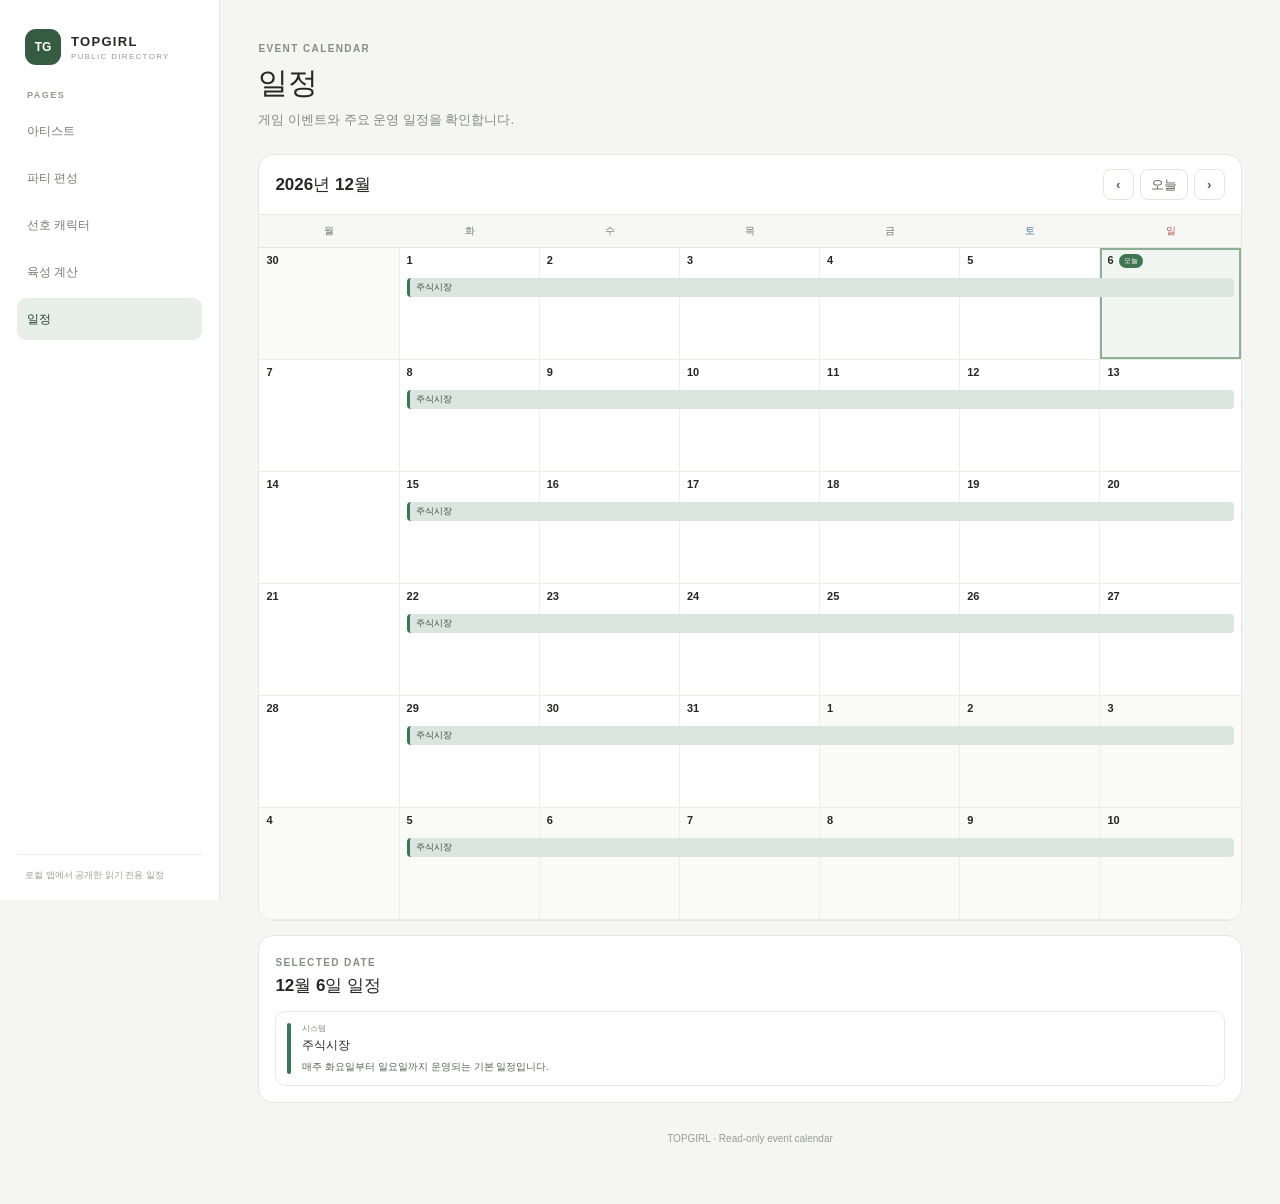
==== calendar.html @ cf44fccf "Publish read-only event calendar" ====
<!doctype html><html lang="ko"><head><meta charset="utf-8"><meta name="viewport" content="width=device-width,initial-scale=1"><meta name="theme-color" content="#f5f5f1"><title>일정 | TOPGIRL</title><link rel="stylesheet" href="./navigation.css"><link rel="stylesheet" href="./calendar.css"></head><body><div class="pages-layout"><aside class="pages-sidebar"><a class="pages-brand" href="./"><span class="pages-brand-mark">TG</span><span><b>TOPGIRL</b><small>PUBLIC DIRECTORY</small></span></a><div class="pages-nav-label">PAGES</div><nav class="pages-nav" aria-label="페이지"><a href="./">아티스트</a><a href="./party-result.html">파티 편성</a><a href="./favorites.html">선호 캐릭터</a><a href="./level-plan.html">육성 계산</a><a class="active" href="./calendar.html" aria-current="page">일정</a></nav><div class="pages-sidebar-note">로컬 앱에서 공개한 읽기 전용 일정</div></aside><main class="calendar-shell"><header><span class="eyebrow">EVENT CALENDAR</span><h1>일정</h1><p>게임 이벤트와 주요 운영 일정을 확인합니다.</p></header><section class="calendar-panel"><div class="toolbar"><h2 id="month-title"></h2><div><button id="previous" aria-label="이전 달">‹</button><button id="today">오늘</button><button id="next" aria-label="다음 달">›</button></div></div><div class="weekdays"><span>월</span><span>화</span><span>수</span><span>목</span><span>금</span><span>토</span><span>일</span></div><div id="calendar" class="calendar"></div></section><section class="agenda"><span class="eyebrow">SELECTED DATE</span><h2 id="selected-title"></h2><div id="agenda-list"></div></section><footer>TOPGIRL · Read-only event calendar</footer></main></div><script src="./calendar.js" defer></script></body></html>
---- navigation.css ----
.pages-layout{display:grid;grid-template-columns:220px minmax(0,1fr);min-height:100vh;max-width:1680px;margin:0 auto}.pages-sidebar{position:sticky;top:0;height:100vh;padding:29px 17px 18px;background:#fff;border-right:1px solid #e5e6df;display:flex;flex-direction:column;z-index:30}.pages-brand{display:flex;align-items:center;gap:10px;padding:0 8px 25px;color:#252824;text-decoration:none}.pages-brand-mark{display:grid;place-items:center;width:36px;height:36px;border-radius:11px;background:#355c41;color:white;font-weight:800;font-size:12px}.pages-brand b,.pages-brand small{display:block}.pages-brand b{font-size:13px;letter-spacing:1.3px}.pages-brand small{margin-top:3px;color:#989b93;font-size:8px;letter-spacing:1.3px}.pages-nav-label{padding:0 10px 10px;color:#969991;font-size:9px;font-weight:700;letter-spacing:1.5px}.pages-nav{display:grid;gap:5px}.pages-nav a{display:flex;align-items:center;gap:10px;min-height:42px;padding:0 10px;border-radius:9px;color:#777c75;text-decoration:none;font-size:12px}.pages-nav a:hover{background:#f5f6f2;color:#252824}.pages-nav a.active{background:#e8eee9;color:#293f37;font-weight:700}.pages-nav-icon{display:grid;place-items:center;width:21px;font-size:15px}.pages-sidebar-note{margin-top:auto;padding:14px 8px 0;border-top:1px solid #ecece8;color:#9a9d96;font-size:9px;line-height:1.5}.pages-layout>.shell{min-width:0;width:100%;max-width:none;margin:0;padding-left:clamp(18px,3vw,42px);padding-right:clamp(18px,3vw,42px)}
@media(max-width:850px){.pages-layout{display:block}.pages-sidebar{height:auto;min-height:58px;padding:8px 12px;border-right:0;border-bottom:1px solid #e5e6df;flex-direction:row;align-items:center;gap:12px}.pages-brand{padding:0;flex:none}.pages-brand small,.pages-nav-label,.pages-sidebar-note{display:none}.pages-nav{display:flex;align-items:center;gap:4px;min-width:0;overflow-x:auto}.pages-nav a{min-height:40px;padding:0 9px;gap:6px;white-space:nowrap;font-size:10px}.pages-nav-icon{width:17px;font-size:13px}}
@media(max-width:580px){.pages-sidebar{gap:8px;padding:7px 9px}.pages-brand-mark{width:32px;height:32px}.pages-brand b{font-size:11px}.pages-nav a{padding:0 7px;gap:4px;font-size:9px}.pages-nav-icon{display:none}.pages-layout>.shell{padding-left:15px;padding-right:15px}}
.pages-nav-icon svg{display:block;width:17px;height:17px;fill:none;stroke:currentColor;stroke-width:1.8;stroke-linecap:round;stroke-linejoin:round}.pages-nav-icon{flex:none}
---- calendar.css ----
:root{font-family:Arial,"Malgun Gothic",sans-serif;color:#252824;background:#f5f5f1;font-synthesis:none}*{box-sizing:border-box}body{margin:0}.calendar-shell{min-width:0;padding:38px clamp(18px,3vw,42px) 60px}.calendar-shell header{margin-bottom:25px}.eyebrow{color:#829082;font-size:10px;font-weight:800;letter-spacing:.14em}h1{margin:7px 0;font-size:30px}.calendar-shell header p{margin:0;color:#858b83;font-size:13px}.calendar-panel,.agenda{overflow:hidden;border:1px solid #e5e6df;border-radius:15px;background:#fff}.toolbar{display:flex;align-items:center;justify-content:space-between;padding:14px 16px;border-bottom:1px solid #e5e6df}.toolbar h2{margin:0;font-size:17px}.toolbar>div{display:flex;gap:6px}.toolbar button{height:31px;min-width:31px;padding:0 10px;border:1px solid #e2e5df;border-radius:8px;background:#fff;color:#596159;font-weight:700}.weekdays,.week{display:grid;grid-template-columns:repeat(7,minmax(0,1fr))}.weekdays{border-bottom:1px solid #e5e6df;background:#f7f8f5}.weekdays span{padding:9px;text-align:center;color:#737971;font-size:10px;font-weight:800}.weekdays span:nth-child(6){color:#4776a9}.weekdays span:nth-child(7){color:#b15d58}.week{position:relative}.day{position:relative;display:block;min-height:max(112px,calc(39px + var(--lanes) * 22px));padding:6px 7px 7px;border:0;border-right:1px solid #eceee9;border-bottom:1px solid #eceee9;background:#fff;color:#252824;text-align:left}.day:nth-child(7){border-right:0}.day.outside{background:#fafaf8;color:#b7bab4}.day.selected{background:#f2f6f2;box-shadow:inset 0 0 0 2px #8caf95}.dates,.bars{position:absolute;inset:0;pointer-events:none}.dates{z-index:3}.date{position:absolute;top:6px;left:calc(var(--column) * 100% / 7 + 7px);display:flex;align-items:flex-start;gap:5px;height:16px;min-height:0;font-size:11px;font-weight:800}.date em{padding:2px 5px;border-radius:8px;background:#3f7550;color:#fff;font-size:7px;font-style:normal}.bars{z-index:2}.bar{position:absolute;top:calc(30px + var(--lane) * 22px);left:calc(var(--column) * 100% / 7 + 7px);width:calc(var(--span) * 100% / 7 - 14px);height:19px;overflow:hidden;padding:4px 6px;border-left:3px solid var(--color);border-radius:4px;background:color-mix(in srgb,var(--color) 18%,white);color:#3f493f;font-size:9px;font-weight:700;line-height:11px;text-overflow:ellipsis;white-space:nowrap}.agenda{margin-top:14px;padding:16px}.agenda h2{margin:4px 0 14px;font-size:17px}.agenda-list{display:grid;gap:8px}.agenda-item{display:grid;grid-template-columns:4px minmax(0,1fr);gap:11px;padding:11px;border:1px solid #e7e9e4;border-radius:10px}.agenda-item>i{border-radius:4px}.agenda-item div{display:grid;gap:3px}.agenda-item span{color:#858b83;font-size:8px;font-weight:800}.agenda-item b{font-size:12px}.agenda-item small{color:#717871;font-size:9px}.agenda-item p{margin:3px 0 0;color:#596159;font-size:10px;white-space:pre-wrap}.empty{padding:20px;color:#858b83;text-align:center;font-size:11px}footer{margin-top:30px;color:#999d96;text-align:center;font-size:10px}@media(max-width:700px){.calendar-shell{padding:25px 13px 45px}.day{min-height:max(78px,calc(33px + var(--lanes) * 12px));padding:4px}.date{top:4px;left:calc(var(--column) * 100% / 7 + 4px);font-size:9px}.date em{display:none}.bar{top:calc(26px + var(--lane) * 12px);left:calc(var(--column) * 100% / 7 + 4px);width:calc(var(--span) * 100% / 7 - 8px);height:8px;padding:0;border-left:0;background:var(--color);color:transparent}.toolbar{padding:11px}.toolbar h2{font-size:14px}.weekdays span{padding:7px 2px}.agenda{padding:12px}}
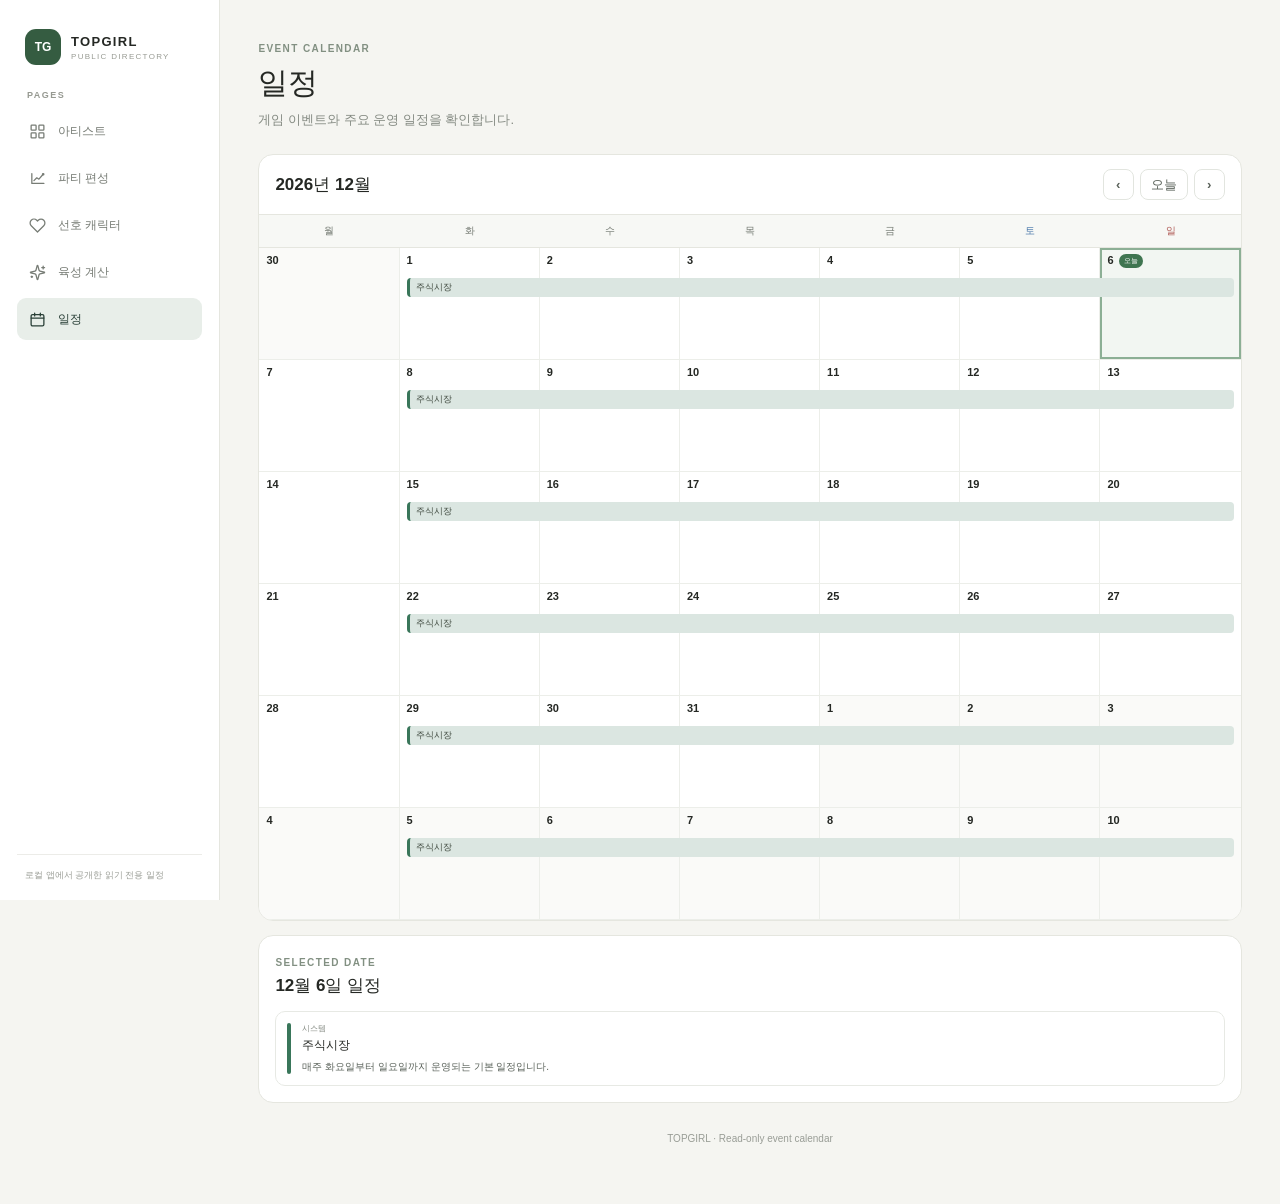
==== commit 666b1a65: "Align calendar navigation icons" ====
--- a/calendar.html
+++ b/calendar.html
@@ -1 +1 @@
-<!doctype html><html lang="ko"><head><meta charset="utf-8"><meta name="viewport" content="width=device-width,initial-scale=1"><meta name="theme-color" content="#f5f5f1"><title>일정 | TOPGIRL</title><link rel="stylesheet" href="./navigation.css"><link rel="stylesheet" href="./calendar.css"></head><body><div class="pages-layout"><aside class="pages-sidebar"><a class="pages-brand" href="./"><span class="pages-brand-mark">TG</span><span><b>TOPGIRL</b><small>PUBLIC DIRECTORY</small></span></a><div class="pages-nav-label">PAGES</div><nav class="pages-nav" aria-label="페이지"><a href="./">아티스트</a><a href="./party-result.html">파티 편성</a><a href="./favorites.html">선호 캐릭터</a><a href="./level-plan.html">육성 계산</a><a class="active" href="./calendar.html" aria-current="page">일정</a></nav><div class="pages-sidebar-note">로컬 앱에서 공개한 읽기 전용 일정</div></aside><main class="calendar-shell"><header><span class="eyebrow">EVENT CALENDAR</span><h1>일정</h1><p>게임 이벤트와 주요 운영 일정을 확인합니다.</p></header><section class="calendar-panel"><div class="toolbar"><h2 id="month-title"></h2><div><button id="previous" aria-label="이전 달">‹</button><button id="today">오늘</button><button id="next" aria-label="다음 달">›</button></div></div><div class="weekdays"><span>월</span><span>화</span><span>수</span><span>목</span><span>금</span><span>토</span><span>일</span></div><div id="calendar" class="calendar"></div></section><section class="agenda"><span class="eyebrow">SELECTED DATE</span><h2 id="selected-title"></h2><div id="agenda-list"></div></section><footer>TOPGIRL · Read-only event calendar</footer></main></div><script src="./calendar.js" defer></script></body></html>
+<!doctype html><html lang="ko"><head><meta charset="utf-8"><meta name="viewport" content="width=device-width,initial-scale=1"><meta name="theme-color" content="#f5f5f1"><title>일정 | TOPGIRL</title><link rel="stylesheet" href="./navigation.css"><link rel="stylesheet" href="./calendar.css"></head><body><div class="pages-layout"><aside class="pages-sidebar"><a class="pages-brand" href="./"><span class="pages-brand-mark">TG</span><span><b>TOPGIRL</b><small>PUBLIC DIRECTORY</small></span></a><div class="pages-nav-label">PAGES</div><nav class="pages-nav" aria-label="페이지"><a href="./"><span class="pages-nav-icon"><svg viewBox="0 0 24 24"><rect x="3" y="3" width="7" height="7" rx="1"/><rect x="14" y="3" width="7" height="7" rx="1"/><rect x="3" y="14" width="7" height="7" rx="1"/><rect x="14" y="14" width="7" height="7" rx="1"/></svg></span>아티스트</a><a href="./party-result.html"><span class="pages-nav-icon"><svg viewBox="0 0 24 24"><path d="M4 19V5M4 19h17M7 15l4-4 3 2 6-7"/><circle cx="20" cy="6" r="1"/></svg></span>파티 편성</a><a href="./favorites.html"><span class="pages-nav-icon"><svg viewBox="0 0 24 24"><path d="M20.84 4.61a5.5 5.5 0 0 0-7.78 0L12 5.67l-1.06-1.06a5.5 5.5 0 0 0-7.78 7.78l1.06 1.06L12 21.23l7.78-7.78 1.06-1.06a5.5 5.5 0 0 0 0-7.78z"/></svg></span>선호 캐릭터</a><a href="./level-plan.html"><span class="pages-nav-icon"><svg viewBox="0 0 24 24"><path d="M9.937 15.5A2 2 0 0 0 8.5 14.063l-6.135-1.582a.5.5 0 0 1 0-.962L8.5 9.936A2 2 0 0 0 9.937 8.5l1.582-6.135a.5.5 0 0 1 .963 0L14.063 8.5A2 2 0 0 0 15.5 9.937l6.135 1.581a.5.5 0 0 1 0 .964L15.5 14.063a2 2 0 0 0-1.437 1.437l-1.582 6.135a.5.5 0 0 1-.963 0zM20 3v4M22 5h-4M4 17v2M5 18H3"/></svg></span>육성 계산</a><a class="active" href="./calendar.html" aria-current="page"><span class="pages-nav-icon"><svg viewBox="0 0 24 24"><rect x="3" y="5" width="18" height="16" rx="2"/><path d="M16 3v4M8 3v4M3 10h18"/></svg></span>일정</a></nav><div class="pages-sidebar-note">로컬 앱에서 공개한 읽기 전용 일정</div></aside><main class="calendar-shell"><header><span class="eyebrow">EVENT CALENDAR</span><h1>일정</h1><p>게임 이벤트와 주요 운영 일정을 확인합니다.</p></header><section class="calendar-panel"><div class="toolbar"><h2 id="month-title"></h2><div><button id="previous" aria-label="이전 달">‹</button><button id="today">오늘</button><button id="next" aria-label="다음 달">›</button></div></div><div class="weekdays"><span>월</span><span>화</span><span>수</span><span>목</span><span>금</span><span>토</span><span>일</span></div><div id="calendar" class="calendar"></div></section><section class="agenda"><span class="eyebrow">SELECTED DATE</span><h2 id="selected-title"></h2><div id="agenda-list"></div></section><footer>TOPGIRL · Read-only event calendar</footer></main></div><script src="./calendar.js" defer></script></body></html>
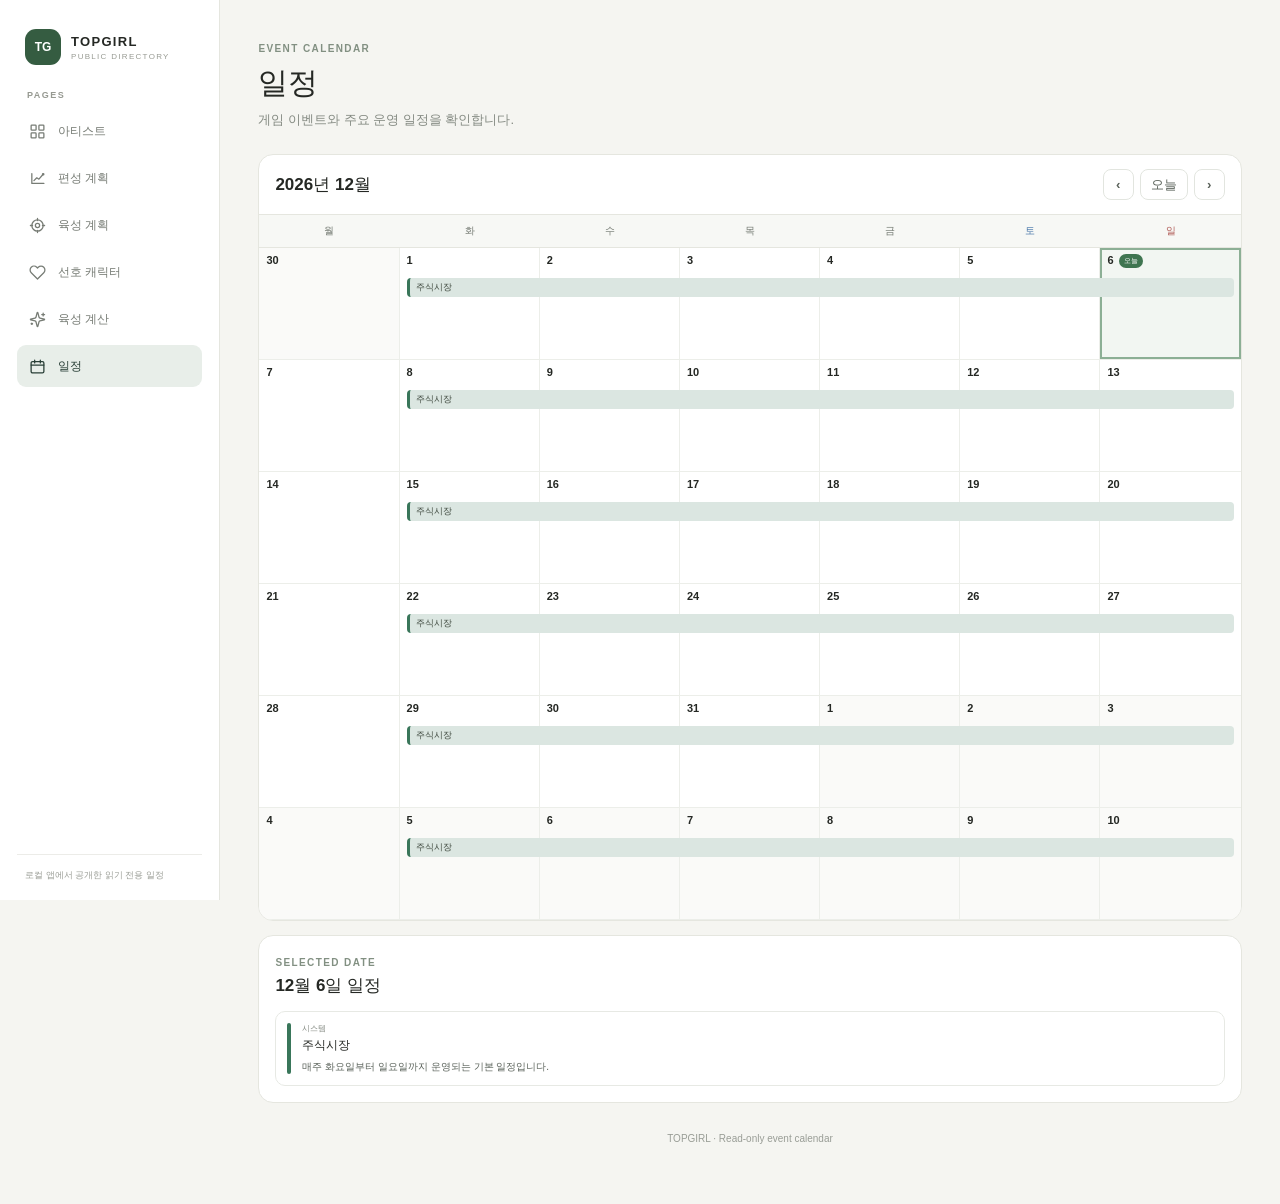
==== commit 550ca702: "Unify navigation across public pages" ====
--- a/calendar.html
+++ b/calendar.html
@@ -1 +1 @@
-<!doctype html><html lang="ko"><head><meta charset="utf-8"><meta name="viewport" content="width=device-width,initial-scale=1"><meta name="theme-color" content="#f5f5f1"><title>일정 | TOPGIRL</title><link rel="stylesheet" href="./navigation.css"><link rel="stylesheet" href="./calendar.css"></head><body><div class="pages-layout"><aside class="pages-sidebar"><a class="pages-brand" href="./"><span class="pages-brand-mark">TG</span><span><b>TOPGIRL</b><small>PUBLIC DIRECTORY</small></span></a><div class="pages-nav-label">PAGES</div><nav class="pages-nav" aria-label="페이지"><a href="./"><span class="pages-nav-icon"><svg viewBox="0 0 24 24"><rect x="3" y="3" width="7" height="7" rx="1"/><rect x="14" y="3" width="7" height="7" rx="1"/><rect x="3" y="14" width="7" height="7" rx="1"/><rect x="14" y="14" width="7" height="7" rx="1"/></svg></span>아티스트</a><a href="./party-result.html"><span class="pages-nav-icon"><svg viewBox="0 0 24 24"><path d="M4 19V5M4 19h17M7 15l4-4 3 2 6-7"/><circle cx="20" cy="6" r="1"/></svg></span>파티 편성</a><a href="./favorites.html"><span class="pages-nav-icon"><svg viewBox="0 0 24 24"><path d="M20.84 4.61a5.5 5.5 0 0 0-7.78 0L12 5.67l-1.06-1.06a5.5 5.5 0 0 0-7.78 7.78l1.06 1.06L12 21.23l7.78-7.78 1.06-1.06a5.5 5.5 0 0 0 0-7.78z"/></svg></span>선호 캐릭터</a><a href="./level-plan.html"><span class="pages-nav-icon"><svg viewBox="0 0 24 24"><path d="M9.937 15.5A2 2 0 0 0 8.5 14.063l-6.135-1.582a.5.5 0 0 1 0-.962L8.5 9.936A2 2 0 0 0 9.937 8.5l1.582-6.135a.5.5 0 0 1 .963 0L14.063 8.5A2 2 0 0 0 15.5 9.937l6.135 1.581a.5.5 0 0 1 0 .964L15.5 14.063a2 2 0 0 0-1.437 1.437l-1.582 6.135a.5.5 0 0 1-.963 0zM20 3v4M22 5h-4M4 17v2M5 18H3"/></svg></span>육성 계산</a><a class="active" href="./calendar.html" aria-current="page"><span class="pages-nav-icon"><svg viewBox="0 0 24 24"><rect x="3" y="5" width="18" height="16" rx="2"/><path d="M16 3v4M8 3v4M3 10h18"/></svg></span>일정</a></nav><div class="pages-sidebar-note">로컬 앱에서 공개한 읽기 전용 일정</div></aside><main class="calendar-shell"><header><span class="eyebrow">EVENT CALENDAR</span><h1>일정</h1><p>게임 이벤트와 주요 운영 일정을 확인합니다.</p></header><section class="calendar-panel"><div class="toolbar"><h2 id="month-title"></h2><div><button id="previous" aria-label="이전 달">‹</button><button id="today">오늘</button><button id="next" aria-label="다음 달">›</button></div></div><div class="weekdays"><span>월</span><span>화</span><span>수</span><span>목</span><span>금</span><span>토</span><span>일</span></div><div id="calendar" class="calendar"></div></section><section class="agenda"><span class="eyebrow">SELECTED DATE</span><h2 id="selected-title"></h2><div id="agenda-list"></div></section><footer>TOPGIRL · Read-only event calendar</footer></main></div><script src="./calendar.js" defer></script></body></html>
+<!doctype html><html lang="ko"><head><meta charset="utf-8"><meta name="viewport" content="width=device-width,initial-scale=1"><meta name="theme-color" content="#f5f5f1"><title>일정 | TOPGIRL</title><link rel="stylesheet" href="./navigation.css"><link rel="stylesheet" href="./calendar.css"></head><body><div class="pages-layout"><aside class="pages-sidebar"><a class="pages-brand" href="./"><span class="pages-brand-mark">TG</span><span><b>TOPGIRL</b><small>PUBLIC DIRECTORY</small></span></a><div class="pages-nav-label">PAGES</div><nav class="pages-nav" aria-label="페이지"><a href="./"><span class="pages-nav-icon"><svg viewBox="0 0 24 24"><rect x="3" y="3" width="7" height="7" rx="1"/><rect x="14" y="3" width="7" height="7" rx="1"/><rect x="3" y="14" width="7" height="7" rx="1"/><rect x="14" y="14" width="7" height="7" rx="1"/></svg></span>아티스트</a><a href="./party-result.html"><span class="pages-nav-icon"><svg viewBox="0 0 24 24"><path d="M4 19V5M4 19h17M7 15l4-4 3 2 6-7"/><circle cx="20" cy="6" r="1"/></svg></span>편성 계획</a><a href="./growth-plan.html"><span class="pages-nav-icon"><svg viewBox="0 0 24 24"><circle cx="12" cy="12" r="8"/><circle cx="12" cy="12" r="3"/><path d="M12 2v3M22 12h-3M12 22v-3M2 12h3"/></svg></span>육성 계획</a><a href="./favorites.html"><span class="pages-nav-icon"><svg viewBox="0 0 24 24"><path d="M20.84 4.61a5.5 5.5 0 0 0-7.78 0L12 5.67l-1.06-1.06a5.5 5.5 0 0 0-7.78 7.78l1.06 1.06L12 21.23l7.78-7.78 1.06-1.06a5.5 5.5 0 0 0 0-7.78z"/></svg></span>선호 캐릭터</a><a href="./level-plan.html"><span class="pages-nav-icon"><svg viewBox="0 0 24 24"><path d="M9.937 15.5A2 2 0 0 0 8.5 14.063l-6.135-1.582a.5.5 0 0 1 0-.962L8.5 9.936A2 2 0 0 0 9.937 8.5l1.582-6.135a.5.5 0 0 1 .963 0L14.063 8.5A2 2 0 0 0 15.5 9.937l6.135 1.581a.5.5 0 0 1 0 .964L15.5 14.063a2 2 0 0 0-1.437 1.437l-1.582 6.135a.5.5 0 0 1-.963 0zM20 3v4M22 5h-4M4 17v2M5 18H3"/></svg></span>육성 계산</a><a href="./calendar.html" class="active" aria-current="page"><span class="pages-nav-icon"><svg viewBox="0 0 24 24"><rect x="3" y="5" width="18" height="16" rx="2"/><path d="M16 3v4M8 3v4M3 10h18"/></svg></span>일정</a></nav><div class="pages-sidebar-note">로컬 앱에서 공개한 읽기 전용 일정</div></aside><main class="calendar-shell"><header><span class="eyebrow">EVENT CALENDAR</span><h1>일정</h1><p>게임 이벤트와 주요 운영 일정을 확인합니다.</p></header><section class="calendar-panel"><div class="toolbar"><h2 id="month-title"></h2><div><button id="previous" aria-label="이전 달">‹</button><button id="today">오늘</button><button id="next" aria-label="다음 달">›</button></div></div><div class="weekdays"><span>월</span><span>화</span><span>수</span><span>목</span><span>금</span><span>토</span><span>일</span></div><div id="calendar" class="calendar"></div></section><section class="agenda"><span class="eyebrow">SELECTED DATE</span><h2 id="selected-title"></h2><div id="agenda-list"></div></section><footer>TOPGIRL · Read-only event calendar</footer></main></div><script src="./calendar.js" defer></script></body></html>
